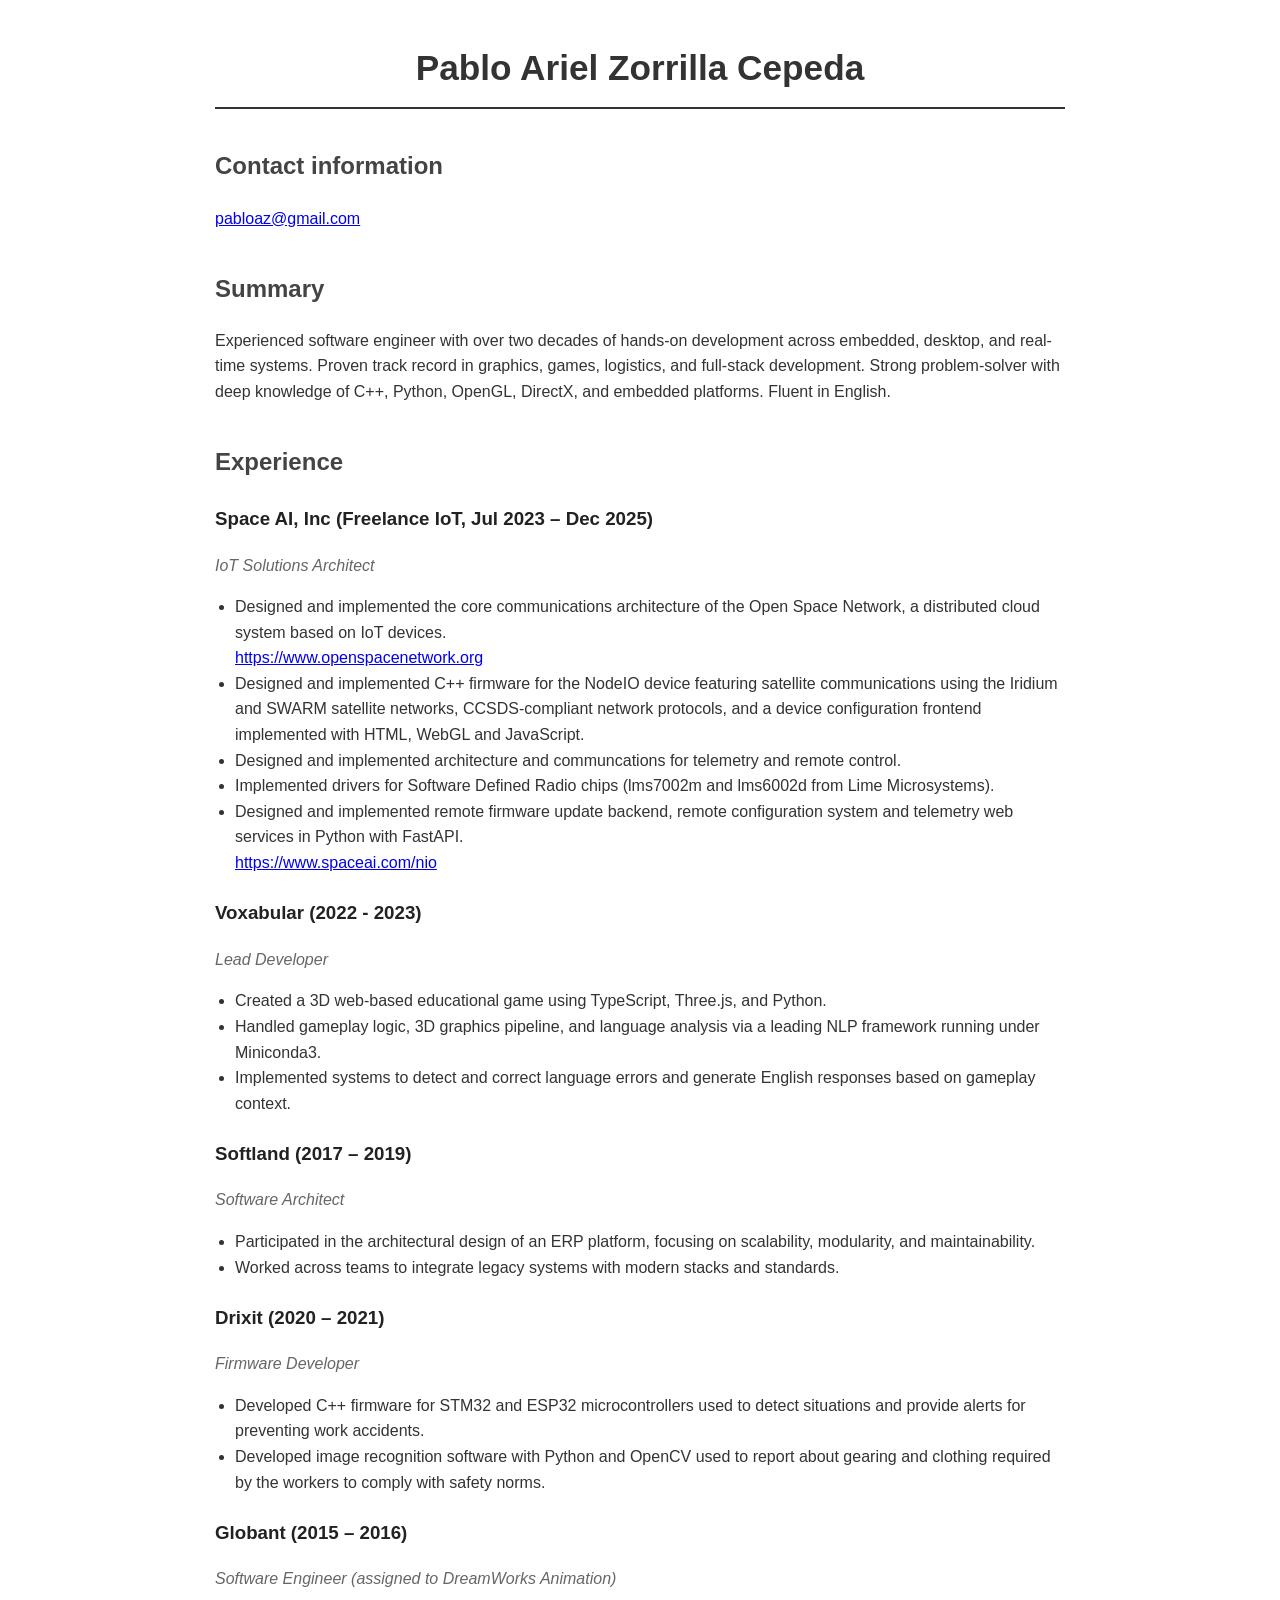
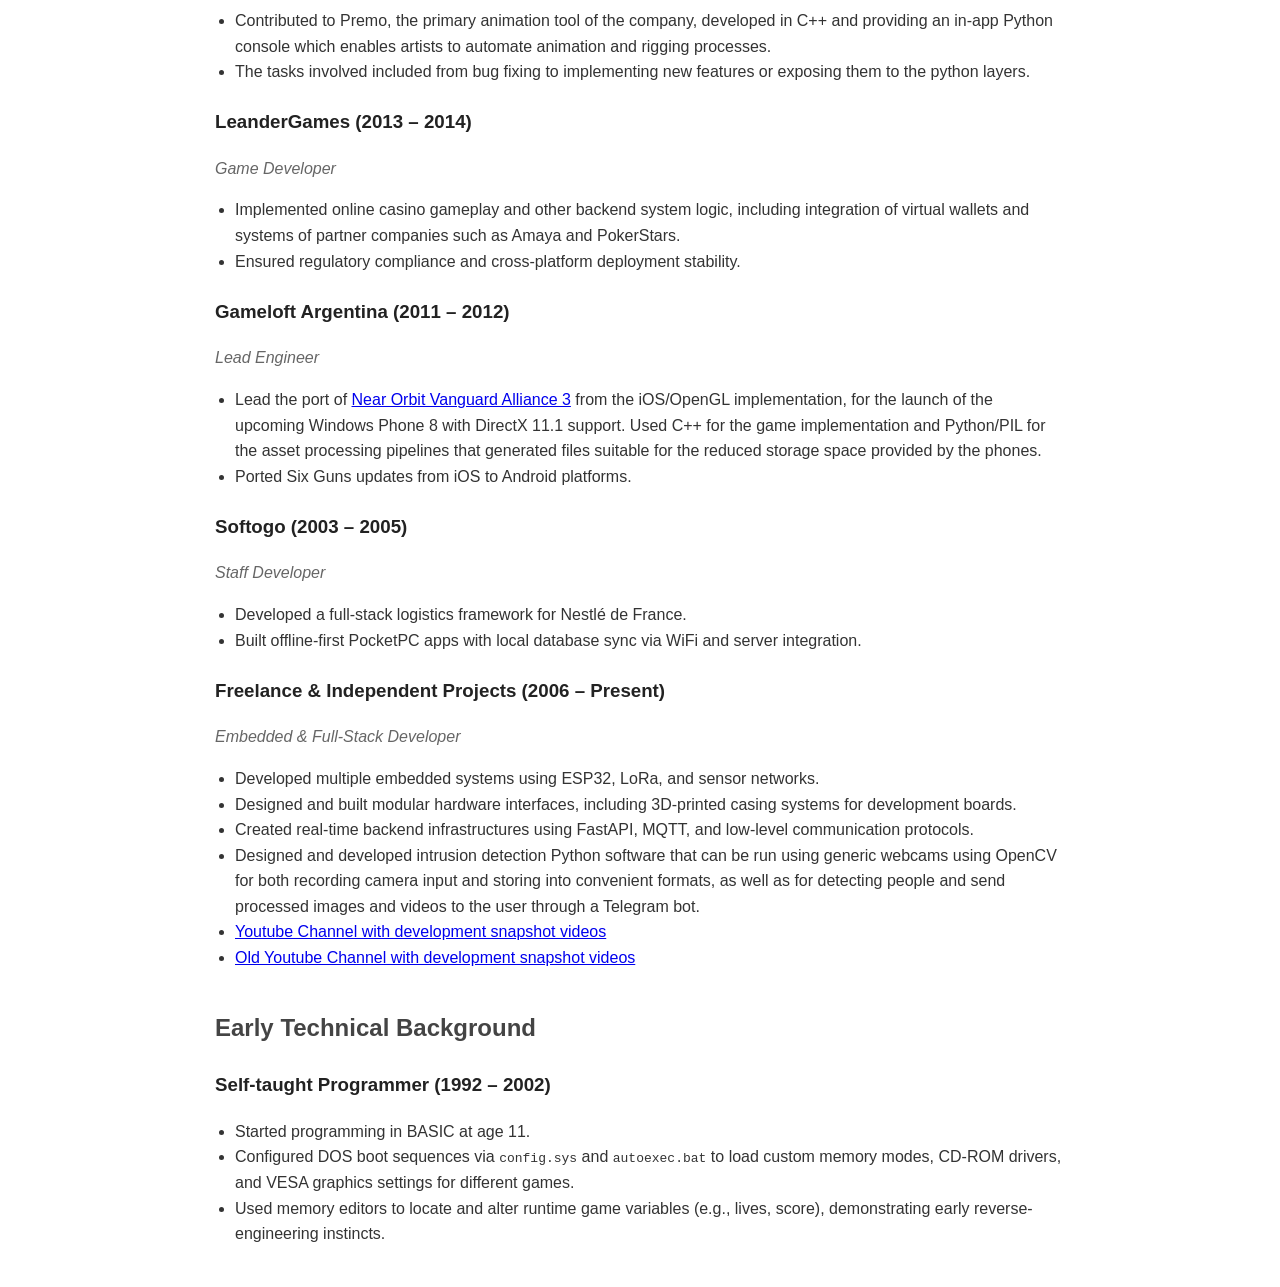
==== index.html @ 86561085 "Fixed incomplete edit" ====
<!DOCTYPE html>
<html lang="en">
<head>
  <meta charset="UTF-8" />
  <meta name="viewport" content="width=device-width, initial-scale=1.0"/>
  <title>Pablo Ariel Zorrilla Cepeda - Resume</title>
  <style>
    body {
      font-family: "Segoe UI", Tahoma, Geneva, Verdana, sans-serif;
      line-height: 1.6;
      max-width: 850px;
      margin: 40px auto;
      padding: 0 20px;
      color: #333;
    }
    h1 {
      text-align: center;
      font-size: 2.2em;
      border-bottom: 2px solid #333;
      padding-bottom: 0.3em;
    }
    h2 {
      color: #444;
      margin-top: 1.6em;
    }
    h3 {
      color: #222;
      margin-top: 1.2em;
    }
    .role {
      font-style: italic;
      color: #666;
    }
    ul {
      padding-left: 20px;
    }
  </style>
</head>
<body>

  <h1>Pablo Ariel Zorrilla Cepeda</h1>
  <h2>Contact information</h2>
  <a href="mailto:pabloaz@gmail.com">pabloaz@gmail.com</a>

  <h2>Summary</h2>
  <p>
    Experienced software engineer with over two decades of hands-on development across embedded,
    desktop, and real-time systems. Proven track record in graphics, games, logistics, and full-stack
    development. Strong problem-solver with deep knowledge of C++, Python, OpenGL, DirectX, and
    embedded platforms. Fluent in English.
  </p>

  <h2>Experience</h2>
  <h3>Space AI, Inc (Freelance IoT, Jul 2023 – Dec 2025)</h3>
  <p class="role">IoT Solutions Architect</p>
  <ul>
    <li>Designed and implemented the core communications architecture of the Open Space Network, a distributed cloud system based on IoT devices.</li>
    <a href="https://www.openspacenetwork.org">https://www.openspacenetwork.org</a>
    <li>Designed and implemented C++ firmware for the NodeIO device featuring satellite communications using the Iridium and SWARM satellite networks, CCSDS-compliant network protocols, and a device configuration frontend implemented with HTML, WebGL and JavaScript.</li>
    <li>Designed and implemented architecture and communcations for telemetry and remote control.</li>
    <li>Implemented drivers for Software Defined Radio chips (lms7002m and lms6002d from Lime Microsystems).</li>
    <li>Designed and implemented remote firmware update backend, remote configuration system and telemetry web services in Python with FastAPI.</li>
    <a href="https://www.spaceai.com/nio">https://www.spaceai.com/nio</a>
  </ul>

  <h3>Voxabular (2022 - 2023)</h3>
  <p class="role">Lead Developer</p>
  <ul>
    <li>Created a 3D web-based educational game using TypeScript, Three.js, and Python.</li>
    <li>Handled gameplay logic, 3D graphics pipeline, and language analysis via a leading NLP framework running under Miniconda3.</li>
    <li>Implemented systems to detect and correct language errors and generate English responses based on gameplay context.</li>
  </ul>

  <h3>Softland (2017 – 2019)</h3>
  <p class="role">Software Architect</p>
  <ul>
    <li>Participated in the architectural design of an ERP platform, focusing on scalability, modularity, and maintainability.</li>
    <li>Worked across teams to integrate legacy systems with modern stacks and standards.</li>
  </ul>

  <h3>Drixit (2020 – 2021)</h3>
  <p class="role">Firmware Developer</p>
  <ul>
    <li>Developed C++ firmware for STM32 and ESP32 microcontrollers used to detect situations and provide alerts for preventing work accidents.</li>
    <li>Developed image recognition software with Python and OpenCV used to report about gearing and clothing required by the workers to comply with safety norms.</li>
  </ul>

  <h3>Globant (2015 – 2016)</h3>
  <p class="role">Software Engineer (assigned to DreamWorks Animation)</p>
  <ul>
    <li>Contributed to Premo, the primary animation tool of the company, developed in C++ and providing an in-app Python console which enables artists to automate animation and rigging processes.</li>
    <li>The tasks involved included from bug fixing to implementing new features or exposing them to the python layers.</li>
  </ul>

  <h3>LeanderGames (2013 – 2014)</h3>
  <p class="role">Game Developer</p>
  <ul>
    <li>Implemented online casino gameplay and other backend system logic, including integration of virtual wallets and systems of partner companies such as Amaya and PokerStars.</li>
    <li>Ensured regulatory compliance and cross-platform deployment stability.</li>
  </ul>

  <h3>Gameloft Argentina (2011 – 2012)</h3>
  <p class="role">Lead Engineer</p>
  <ul>
    <li>Lead the port of <a href="https://www.youtube.com/watch?v=UR4T5S1keYA">Near Orbit Vanguard Alliance 3</a> from the iOS/OpenGL implementation, for the launch of the upcoming Windows Phone 8 with DirectX 11.1 support. Used C++ for the game implementation and Python/PIL for the asset processing pipelines that generated files suitable for the reduced storage space provided by the phones.</li>
    <li>Ported Six Guns updates from iOS to Android platforms.</li>
  </ul>

  <h3>Softogo (2003 – 2005)</h3>
  <p class="role">Staff Developer</p>
  <ul>
    <li>Developed a full-stack logistics framework for Nestlé de France.</li>
    <li>Built offline-first PocketPC apps with local database sync via WiFi and server integration.</li>
  </ul>

  <h3>Freelance & Independent Projects (2006 – Present)</h3>
  <p class="role">Embedded & Full-Stack Developer</p>
  <ul>
    <li>Developed multiple embedded systems using ESP32, LoRa, and sensor networks.</li>
    <li>Designed and built modular hardware interfaces, including 3D-printed casing systems for development boards.</li>
    <li>Created real-time backend infrastructures using FastAPI, MQTT, and low-level communication protocols.</li>
    <li>Designed and developed intrusion detection Python software that can be run using generic webcams using OpenCV for both recording camera input and storing into convenient formats, as well as for detecting people and send processed images and videos to the user through a Telegram bot.</li>
    <li><a href="https://www.youtube.com/@solarsiegeonline" >Youtube Channel with development snapshot videos</a></li>
    <li><a href="https://www.youtube.com/user/goldsciences/videos" >Old Youtube Channel with development snapshot videos</a></li>
  </ul>

  <h2>Early Technical Background</h2>

  <h3>Self-taught Programmer (1992 – 2002)</h3>
  <ul>
    <li>Started programming in BASIC at age 11.</li>
    <li>Configured DOS boot sequences via <code>config.sys</code> and <code>autoexec.bat</code> to load custom memory modes, CD-ROM drivers, and VESA graphics settings for different games.</li>
    <li>Used memory editors to locate and alter runtime game variables (e.g., lives, score), demonstrating early reverse-engineering instincts.</li>
  </ul>

</body>
</html>
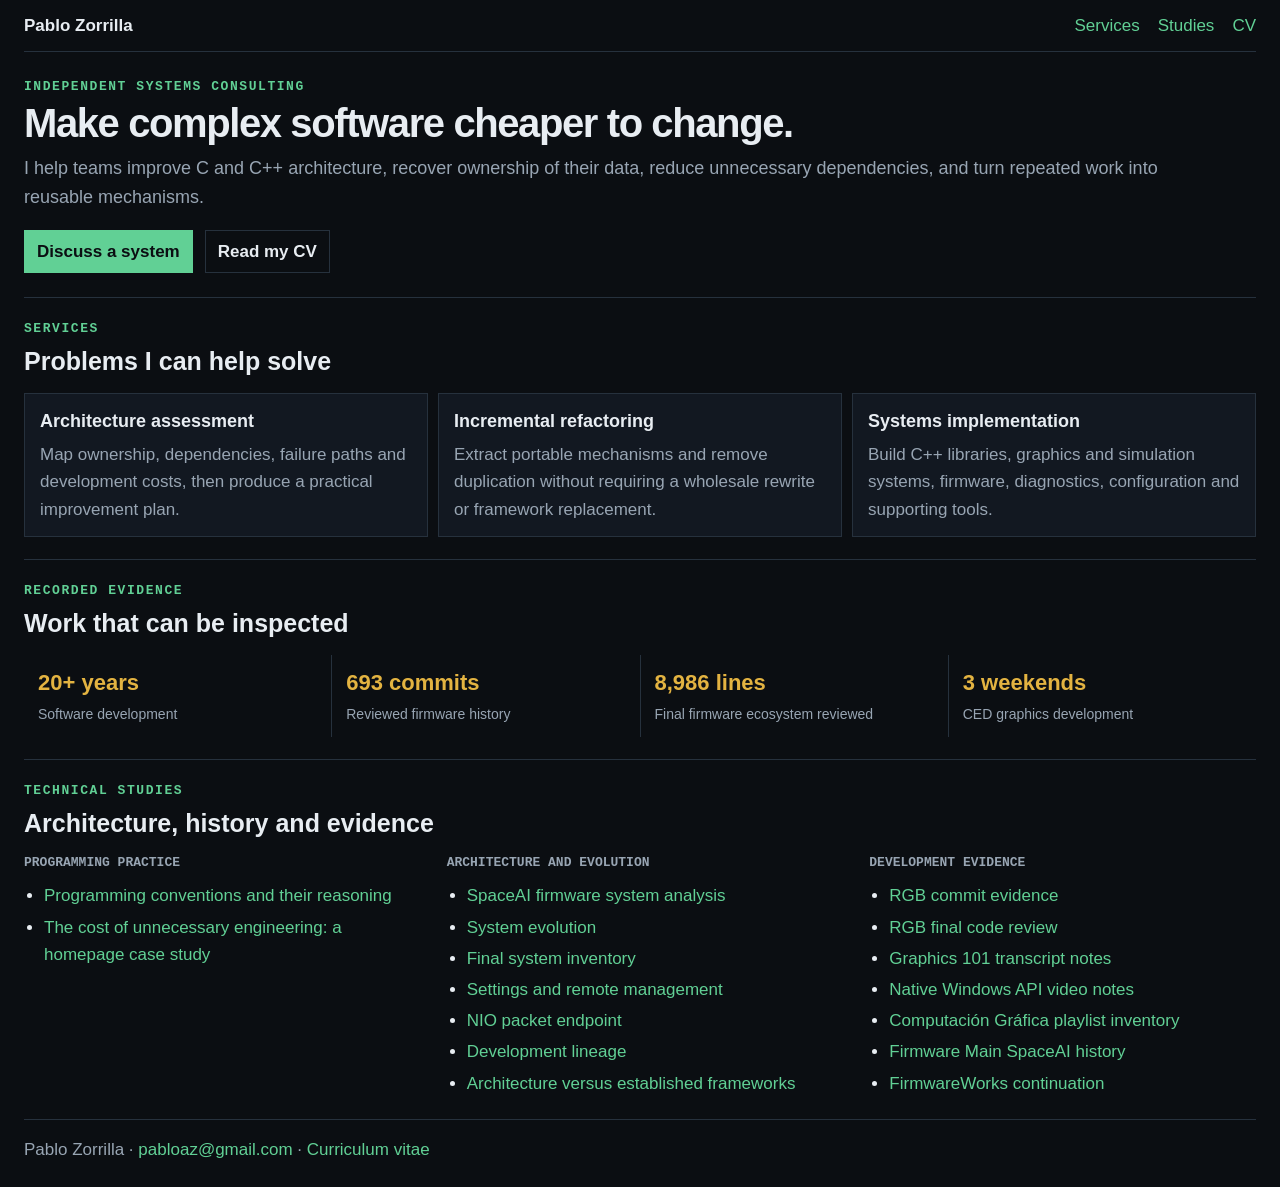
==== commit 79372b2c: "+ Added website files" ====
--- a/index.html
+++ b/index.html
@@ -1,137 +1,17 @@
-<!DOCTYPE html>
+<!doctype html>
 <html lang="en">
 <head>
-  <meta charset="UTF-8" />
-  <meta name="viewport" content="width=device-width, initial-scale=1.0"/>
-  <title>Pablo Ariel Zorrilla Cepeda - Resume</title>
-  <style>
-    body {
-      font-family: "Segoe UI", Tahoma, Geneva, Verdana, sans-serif;
-      line-height: 1.6;
-      max-width: 850px;
-      margin: 40px auto;
-      padding: 0 20px;
-      color: #333;
-    }
-    h1 {
-      text-align: center;
-      font-size: 2.2em;
-      border-bottom: 2px solid #333;
-      padding-bottom: 0.3em;
-    }
-    h2 {
-      color: #444;
-      margin-top: 1.6em;
-    }
-    h3 {
-      color: #222;
-      margin-top: 1.2em;
-    }
-    .role {
-      font-style: italic;
-      color: #666;
-    }
-    ul {
-      padding-left: 20px;
-    }
-  </style>
+  <meta charset="utf-8">
+  <meta name="viewport" content="width=device-width, initial-scale=1">
+  <title>Pablo Zorrilla — Systems Consulting</title>
+  <meta name="description" content="Independent C++ architecture, firmware and systems consulting by Pablo Zorrilla.">
+  <link rel="stylesheet" href="./profile.css">
+  <script defer src="./dom.js"></script>
+  <script defer src="./profile.js"></script>
 </head>
 <body>
-
-  <h1>Pablo Ariel Zorrilla Cepeda</h1>
-  <h2>Contact information</h2>
-  <a href="mailto:pabloaz@gmail.com">pabloaz@gmail.com</a>
-
-  <h2>Summary</h2>
-  <p>
-    Experienced software engineer with over two decades of hands-on development across embedded,
-    desktop, and real-time systems. Proven track record in graphics, games, logistics, and full-stack
-    development. Strong problem-solver with deep knowledge of C++, Python, OpenGL, DirectX, and
-    embedded platforms. Fluent in English.
-  </p>
-
-  <h2>Experience</h2>
-  <h3>Space AI, Inc (Freelance IoT, Jul 2023 – Dec 2025)</h3>
-  <p class="role">IoT Solutions Architect</p>
-  <ul>
-    <li>Designed and implemented the core communications architecture of the Open Space Network, a distributed cloud system based on IoT devices.</li>
-    <a href="https://www.openspacenetwork.org">https://www.openspacenetwork.org</a>
-    <li>Designed and implemented C++ firmware for the NodeIO device featuring satellite communications using the Iridium and SWARM satellite networks, CCSDS-compliant network protocols, and a device configuration frontend implemented with HTML, WebGL and JavaScript.</li>
-    <li>Designed and implemented architecture and communcations for telemetry and remote control.</li>
-    <li>Implemented drivers for Software Defined Radio chips (lms7002m and lms6002d from Lime Microsystems).</li>
-    <li>Designed and implemented remote firmware update backend, remote configuration system and telemetry web services in Python with FastAPI.</li>
-    <a href="https://www.spaceai.com/nio">https://www.spaceai.com/nio</a>
-  </ul>
-
-  <h3>Voxabular (2022 - 2023)</h3>
-  <p class="role">Lead Developer</p>
-  <ul>
-    <li>Created a 3D web-based educational game using TypeScript, Three.js, and Python.</li>
-    <li>Handled gameplay logic, 3D graphics pipeline, and language analysis via a leading NLP framework running under Miniconda3.</li>
-    <li>Implemented systems to detect and correct language errors and generate English responses based on gameplay context.</li>
-  </ul>
-
-  <h3>Softland (2017 – 2019)</h3>
-  <p class="role">Software Architect</p>
-  <ul>
-    <li>Participated in the architectural design of an ERP platform, focusing on scalability, modularity, and maintainability.</li>
-    <li>Worked across teams to integrate legacy systems with modern stacks and standards.</li>
-  </ul>
-
-  <h3>Drixit (2020 – 2021)</h3>
-  <p class="role">Firmware Developer</p>
-  <ul>
-    <li>Developed C++ firmware for STM32 and ESP32 microcontrollers used to detect situations and provide alerts for preventing work accidents.</li>
-    <li>Developed image recognition software with Python and OpenCV used to report about gearing and clothing required by the workers to comply with safety norms.</li>
-  </ul>
-
-  <h3>Globant (2015 – 2016)</h3>
-  <p class="role">Software Engineer (assigned to DreamWorks Animation)</p>
-  <ul>
-    <li>Contributed to Premo, the primary animation tool of the company, developed in C++ and providing an in-app Python console which enables artists to automate animation and rigging processes.</li>
-    <li>The tasks involved included from bug fixing to implementing new features or exposing them to the python layers.</li>
-  </ul>
-
-  <h3>LeanderGames (2013 – 2014)</h3>
-  <p class="role">Game Developer</p>
-  <ul>
-    <li>Implemented online casino gameplay and other backend system logic, including integration of virtual wallets and systems of partner companies such as Amaya and PokerStars.</li>
-    <li>Ensured regulatory compliance and cross-platform deployment stability.</li>
-  </ul>
-
-  <h3>Gameloft Argentina (2011 – 2012)</h3>
-  <p class="role">Lead Engineer</p>
-  <ul>
-    <li>Lead the port of <a href="https://www.youtube.com/watch?v=UR4T5S1keYA">Near Orbit Vanguard Alliance 3</a> from the iOS/OpenGL implementation, for the launch of the upcoming Windows Phone 8 with DirectX 11.1 support. Used C++ for the game implementation and Python/PIL for the asset processing pipelines that generated files suitable for the reduced storage space provided by the phones.</li>
-    <li>Ported Six Guns updates from iOS to Android platforms.</li>
-  </ul>
-
-  <h3>Softogo (2003 – 2005)</h3>
-  <p class="role">Staff Developer</p>
-  <ul>
-    <li>Developed a full-stack logistics framework for Nestlé de France.</li>
-    <li>Built offline-first PocketPC apps with local database sync via WiFi and server integration.</li>
-  </ul>
-
-  <h3>Freelance & Independent Projects (2006 – Present)</h3>
-  <p class="role">Embedded & Full-Stack Developer</p>
-  <ul>
-    <li>Developed multiple embedded systems using ESP32, LoRa, and sensor networks.</li>
-    <li>Designed and built modular hardware interfaces, including 3D-printed casing systems for development boards.</li>
-    <li>Created real-time backend infrastructures using FastAPI, MQTT, and low-level communication protocols.</li>
-    <li>Designed and developed intrusion detection Python software that can be run using generic webcams using OpenCV for both recording camera input and storing into convenient formats, as well as for detecting people and send processed images and videos to the user through a Telegram bot.</li>
-    <li><a href="https://www.youtube.com/@solarsiegeonline" >Youtube Channel with development snapshot videos</a></li>
-    <li><a href="https://www.youtube.com/user/goldsciences/videos" >Old Youtube Channel with development snapshot videos</a></li>
-  </ul>
-
-  <h2>Early Technical Background</h2>
-
-  <h3>Self-taught Programmer (1992 – 2002)</h3>
-  <ul>
-    <li>Started programming in BASIC at age 11.</li>
-    <li>Configured DOS boot sequences via <code>config.sys</code> and <code>autoexec.bat</code> to load custom memory modes, CD-ROM drivers, and VESA graphics settings for different games.</li>
-    <li>Used memory editors to locate and alter runtime game variables (e.g., lives, score), demonstrating early reverse-engineering instincts.</li>
-  </ul>
-
+  <header id="site-header"></header>
+  <main id="site-main"></main>
+  <footer id="site-footer"></footer>
 </body>
 </html>
--- a/profile.css
+++ b/profile.css
@@ -0,0 +1,81 @@
+:root {
+  color-scheme: dark;
+  --background: #0b0e12;
+  --panel: #121821;
+  --line: #26313d;
+  --text: #e8edf2;
+  --muted: #98a5b3;
+  --accent: #61d095;
+  --evidence: #e3b341;
+}
+
+* { box-sizing: border-box; }
+html { scroll-behavior: smooth; }
+body {
+  margin: 0;
+  background: var(--background);
+  color: var(--text);
+  font: 17px/1.6 "Segoe UI", Arial, sans-serif;
+}
+main, header, footer { width: calc(100% - 48px); margin: auto; }
+header {
+  display: flex;
+  justify-content: space-between;
+  align-items: center;
+  padding: 12px 0;
+  border-bottom: 1px solid var(--line);
+}
+nav a { margin-left: 18px; }
+a { color: var(--accent); text-decoration: none; }
+a:hover { text-decoration: underline; }
+.name { color: var(--text); font-weight: 700; }
+.hero { padding: 26px 0 24px; border-bottom: 1px solid var(--line); }
+.eyebrow, .label {
+  color: var(--accent);
+  font: 700 13px/1.4 Consolas, monospace;
+  letter-spacing: .12em;
+  text-transform: uppercase;
+}
+h1 {
+  margin: 6px 0 10px;
+  font-size: 40px;
+  line-height: 1.05;
+  letter-spacing: -.035em;
+}
+.intro { max-width: 1200px; color: var(--muted); font-size: 18px; }
+.actions { margin-top: 16px; }
+.button {
+  display: inline-block;
+  margin-right: 12px;
+  padding: 7px 12px;
+  border: 1px solid var(--accent);
+  color: var(--background);
+  background: var(--accent);
+  font-weight: 700;
+}
+.button.secondary { color: var(--text); background: transparent; border-color: var(--line); }
+section { padding: 22px 0; border-bottom: 1px solid var(--line); }
+h2 { margin: 3px 0 12px; font-size: 25px; }
+h3 { margin: 0 0 5px; font-size: 18px; }
+p { margin-top: 0; }
+.grid { display: grid; grid-template-columns: repeat(3, 1fr); gap: 10px; }
+.card { padding: 13px 15px; background: var(--panel); border: 1px solid var(--line); }
+.card p { margin-bottom: 0; color: var(--muted); }
+.metrics { display: grid; grid-template-columns: repeat(4, 1fr); gap: 1px; background: var(--line); }
+.metric { padding: 10px 14px; background: var(--background); }
+.metric strong { display: block; color: var(--evidence); font-size: 22px; }
+.metric span { color: var(--muted); font-size: 14px; }
+.articles { columns: 3; column-gap: 36px; }
+.article-group { break-inside: avoid; margin-bottom: 16px; }
+.article-group h3 { color: var(--muted); font: 700 13px Consolas, monospace; text-transform: uppercase; }
+ul { margin: 12px 0 0; padding-left: 20px; }
+li { margin: 4px 0; }
+footer { padding: 16px 0 24px; color: var(--muted); }
+
+#article-main > h1 { margin-top: 24px; }
+.article-table { width: 100%; border-collapse: collapse; margin: 12px 0; }
+.article-table th, .article-table td { text-align: left; vertical-align: top; padding: 10px; border: 1px solid var(--line); }
+.article-table th { background: var(--panel); }
+.cv-position { margin-bottom: 20px; }
+.cv-position .role { margin: 0; color: var(--muted); font-style: italic; }
+.cv-position ul { margin-top: 6px; }
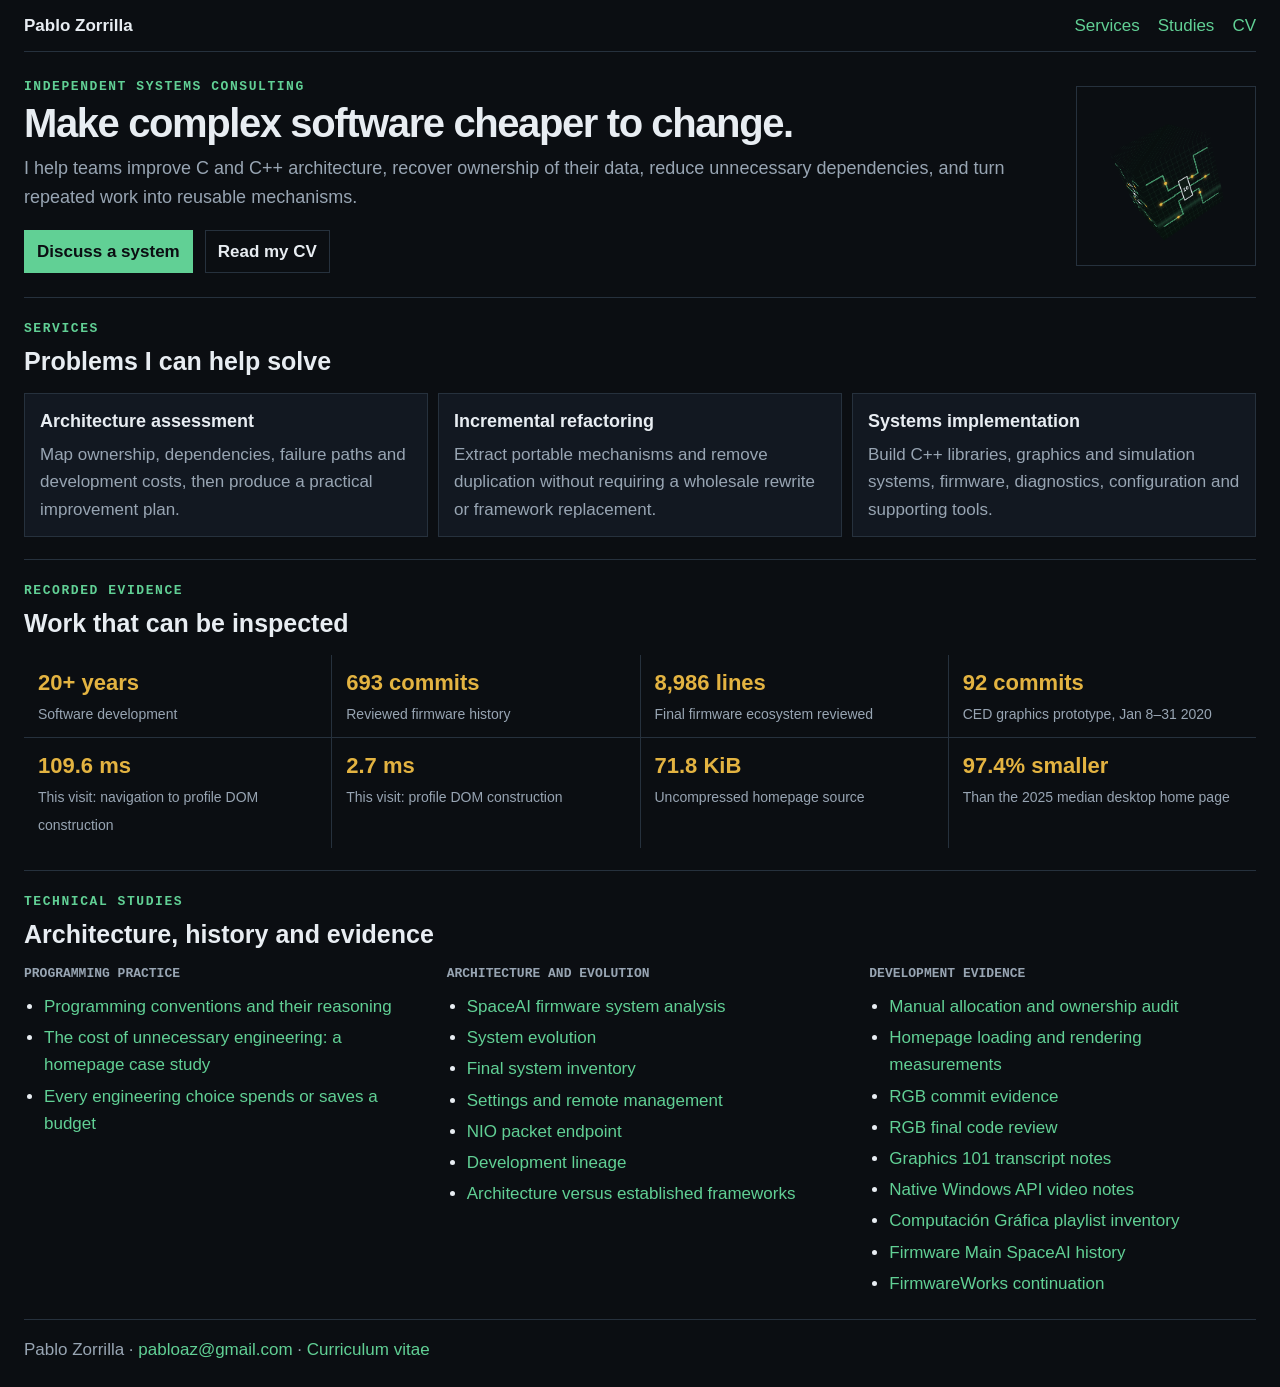
==== commit b7fc6194: "+ Added webgl canvas" ====
--- a/index.html
+++ b/index.html
@@ -6,6 +6,8 @@
   <title>Pablo Zorrilla — Systems Consulting</title>
   <meta name="description" content="Independent C++ architecture, firmware and systems consulting by Pablo Zorrilla.">
   <link rel="stylesheet" href="./profile.css">
+  <script defer src="./gl-matrix-min.js"></script>
+  <script defer src="./cube.js"></script>
   <script defer src="./dom.js"></script>
   <script defer src="./profile.js"></script>
 </head>
--- a/profile.css
+++ b/profile.css
@@ -29,7 +29,22 @@
 a { color: var(--accent); text-decoration: none; }
 a:hover { text-decoration: underline; }
 .name { color: var(--text); font-weight: 700; }
-.hero { padding: 26px 0 24px; border-bottom: 1px solid var(--line); }
+.hero {
+  display: grid;
+  grid-template-columns: minmax(0, 1fr) 190px;
+  gap: 28px;
+  align-items: center;
+  padding: 26px 0 24px;
+  border-bottom: 1px solid var(--line);
+}
+.hero-cube { width: 180px; margin: 0; justify-self: end; }
+.hero-cube canvas {
+  display: block;
+  width: 100%;
+  aspect-ratio: 1;
+  background: #000;
+  border: 1px solid var(--line);
+}
 .eyebrow, .label {
   color: var(--accent);
   font: 700 13px/1.4 Consolas, monospace;
@@ -72,6 +87,11 @@
 li { margin: 4px 0; }
 footer { padding: 16px 0 24px; color: var(--muted); }
 
+@media (max-width: 700px) {
+  .hero { grid-template-columns: 1fr; }
+  .hero-cube { width: 140px; justify-self: start; }
+}
+
 #article-main > h1 { margin-top: 24px; }
 .article-table { width: 100%; border-collapse: collapse; margin: 12px 0; }
 .article-table th, .article-table td { text-align: left; vertical-align: top; padding: 10px; border: 1px solid var(--line); }
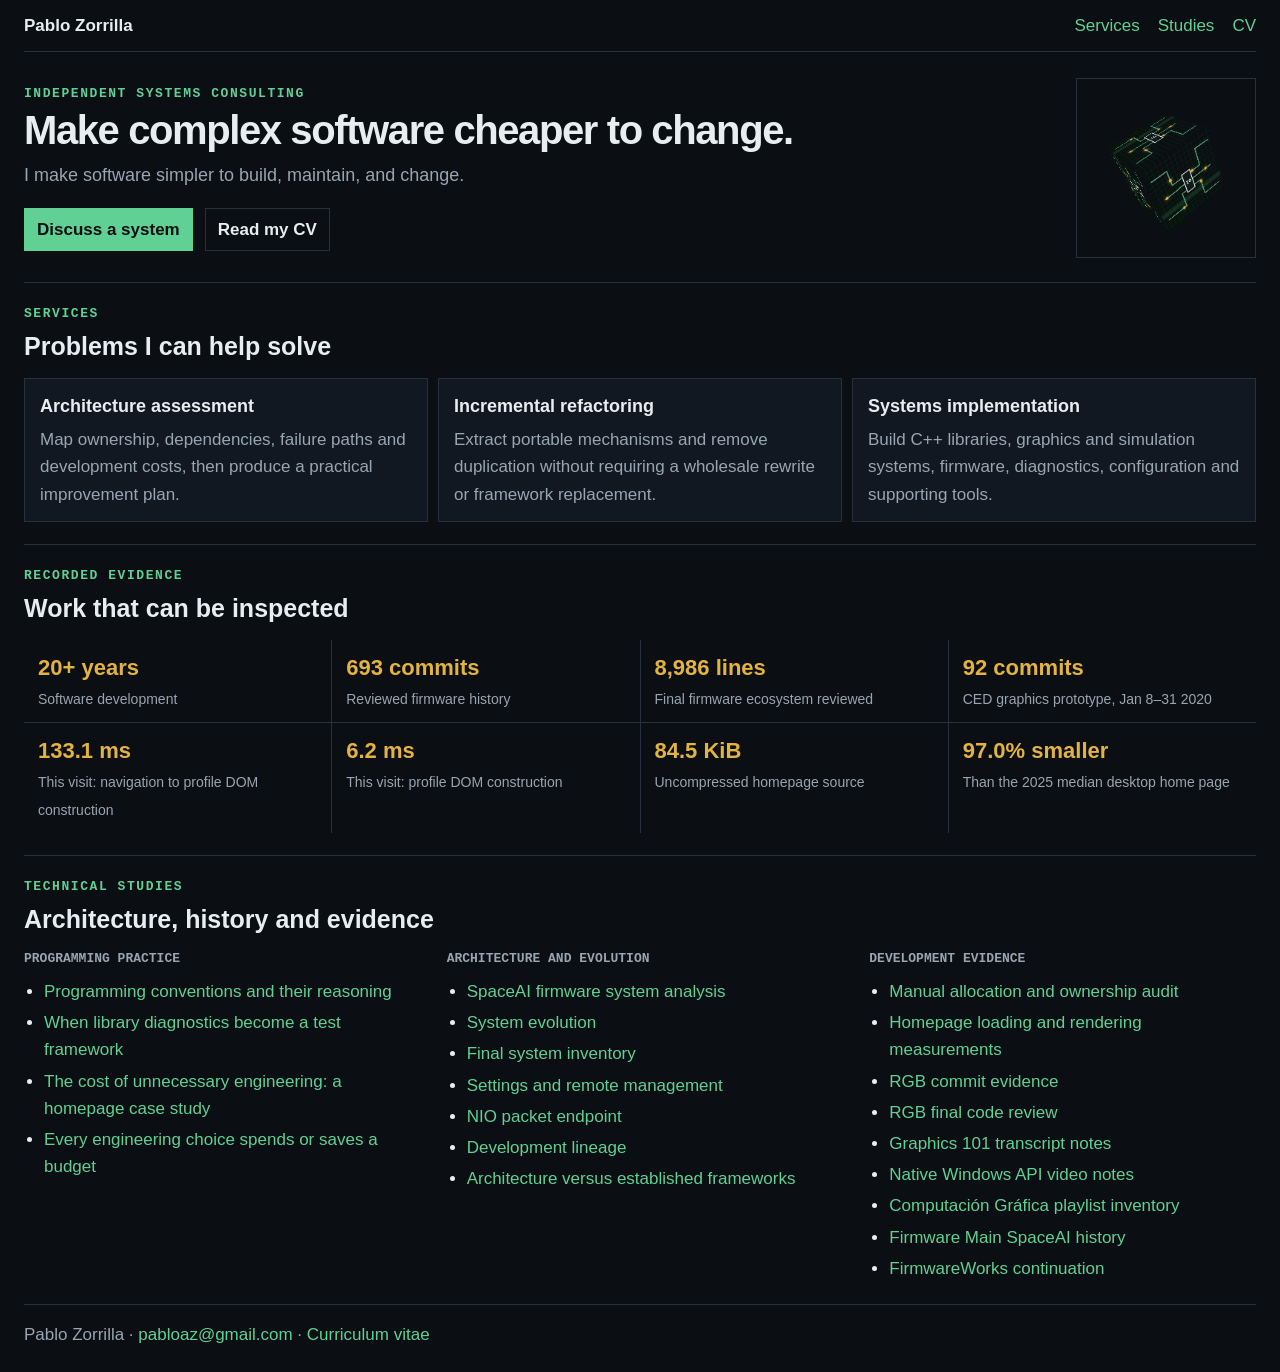
==== commit cec8005e: "Added 3d engine" ====
--- a/index.html
+++ b/index.html
@@ -7,6 +7,7 @@
   <meta name="description" content="Independent C++ architecture, firmware and systems consulting by Pablo Zorrilla.">
   <link rel="stylesheet" href="./profile.css">
   <script defer src="./gl-matrix-min.js"></script>
+  <script defer src="./gpk_engine.js"></script>
   <script defer src="./cube.js"></script>
   <script defer src="./dom.js"></script>
   <script defer src="./profile.js"></script>
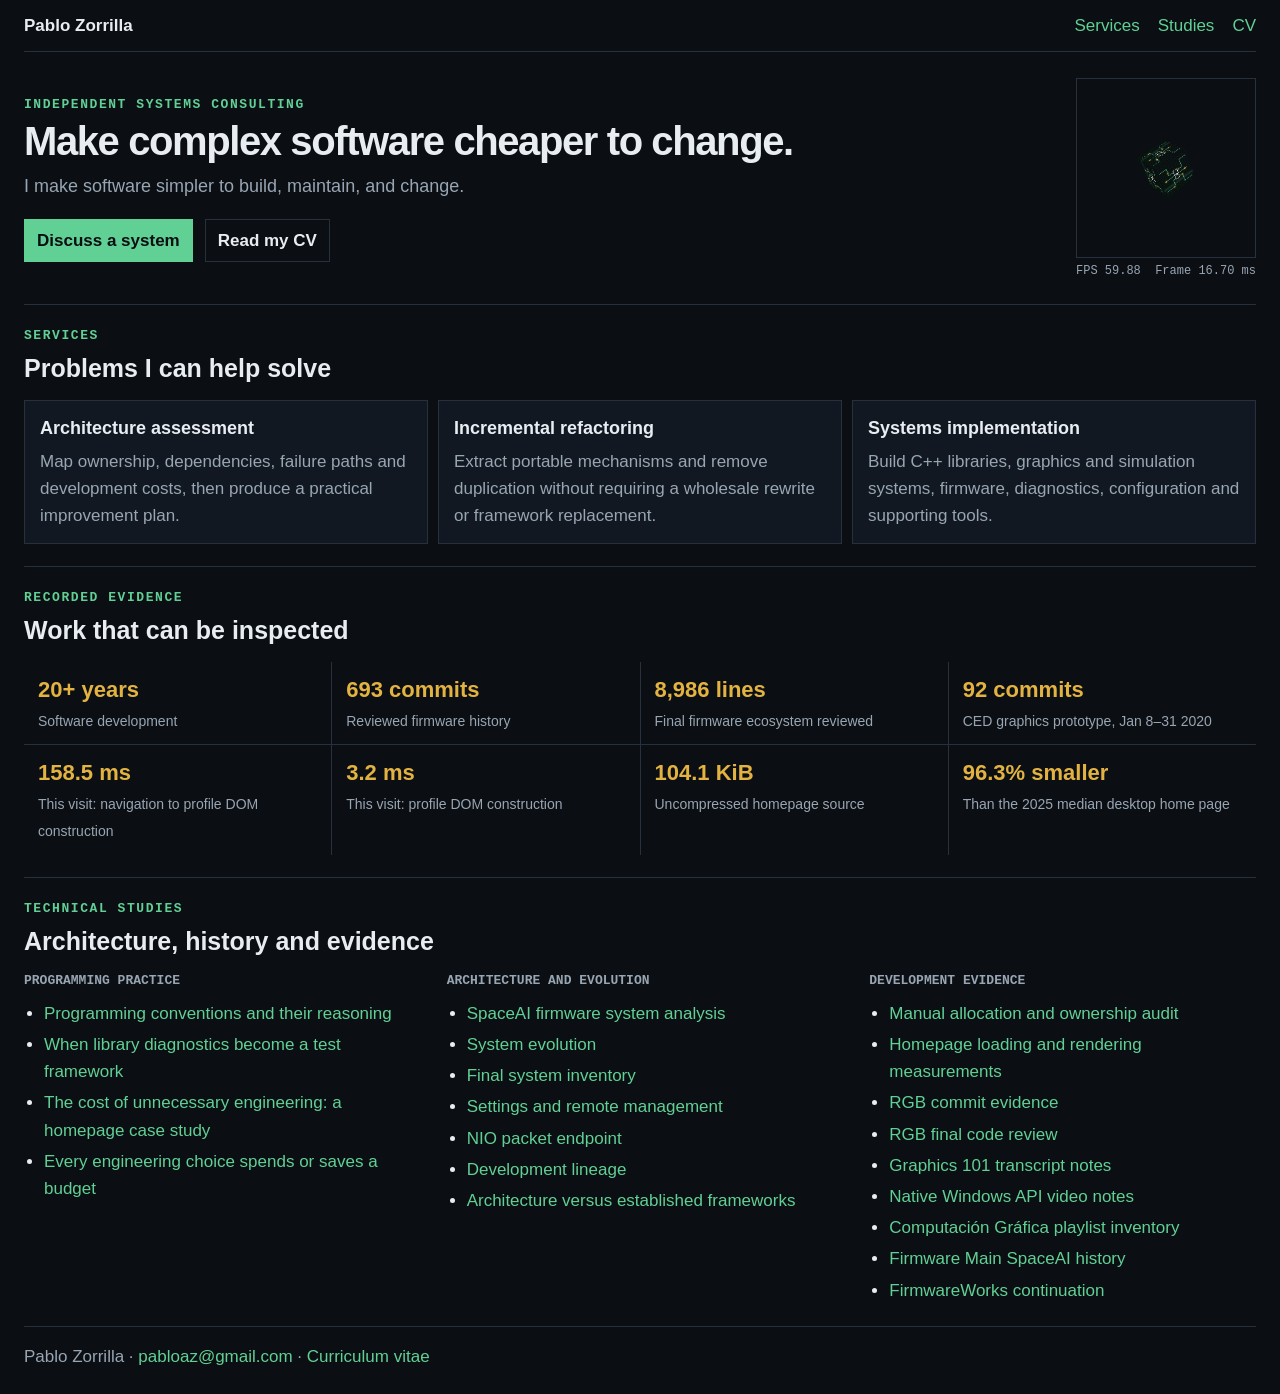
==== commit 38df4a15: "+ Added cube explosion on click." ====
--- a/index.html
+++ b/index.html
@@ -8,6 +8,7 @@
   <link rel="stylesheet" href="./profile.css">
   <script defer src="./gl-matrix-min.js"></script>
   <script defer src="./gpk_engine.js"></script>
+  <script defer src="./galaxy_explosion.js"></script>
   <script defer src="./cube.js"></script>
   <script defer src="./dom.js"></script>
   <script defer src="./profile.js"></script>
--- a/profile.css
+++ b/profile.css
@@ -37,7 +37,7 @@
   padding: 26px 0 24px;
   border-bottom: 1px solid var(--line);
 }
-.hero-cube { width: 180px; margin: 0; justify-self: end; }
+.hero-cube { position: relative; width: 180px; margin: 0; justify-self: end; }
 .hero-cube canvas {
   display: block;
   width: 100%;
@@ -45,6 +45,33 @@
   background: #000;
   border: 1px solid var(--line);
 }
+.hero-cube canvas:focus-visible { outline: 2px solid var(--accent); outline-offset: 3px; }
+.cube-stats {
+  display: flex;
+  flex-wrap: wrap;
+  justify-content: space-between;
+  gap: 8px;
+  margin-top: 5px;
+  color: var(--muted);
+  font: 12px/1.4 Consolas, monospace;
+  font-variant-numeric: tabular-nums;
+}
+.cube-stats span { white-space: nowrap; }
+.cube-tooltip {
+  position: absolute;
+  bottom: calc(100% + 6px);
+  left: 50%;
+  transform: translateX(-50%);
+  padding: 4px 7px;
+  border: 1px solid var(--line);
+  background: var(--panel);
+  color: var(--text);
+  font: 12px/1.4 Consolas, monospace;
+  white-space: nowrap;
+  pointer-events: none;
+  visibility: hidden;
+}
+.hero-cube:hover .cube-tooltip { visibility: visible; }
 .eyebrow, .label {
   color: var(--accent);
   font: 700 13px/1.4 Consolas, monospace;
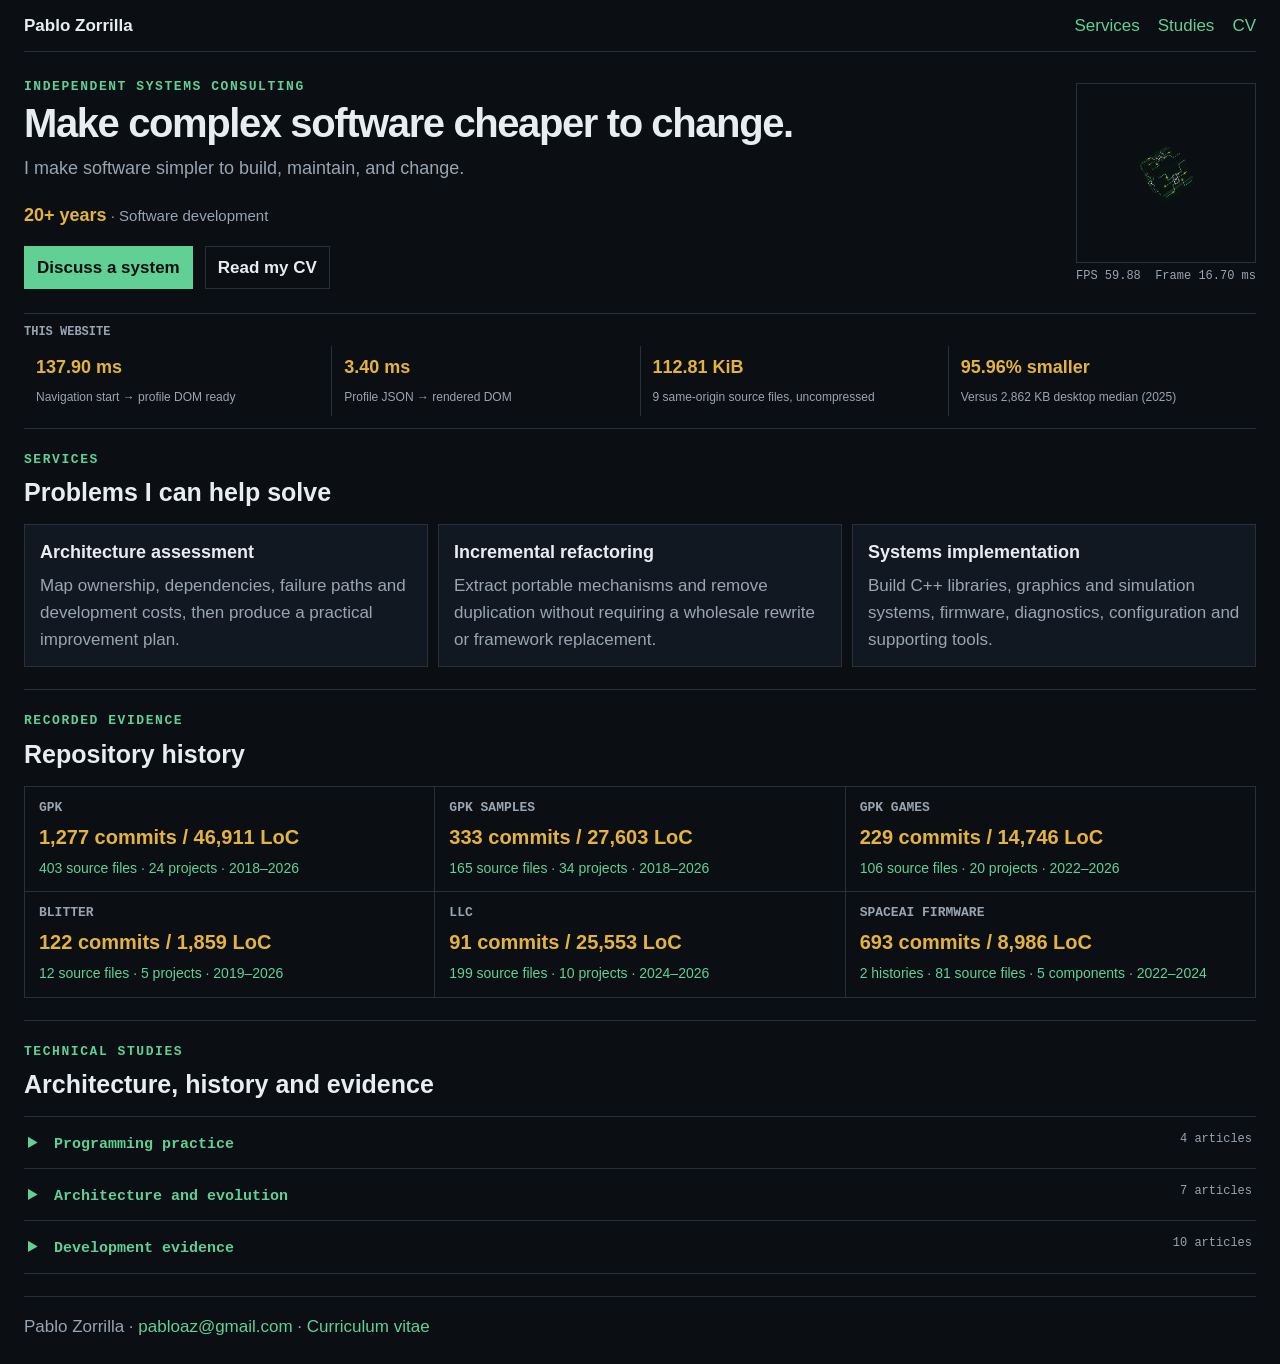
==== commit f3bb8759: "* Fix" ====
--- a/index.html
+++ b/index.html
@@ -9,6 +9,7 @@
   <script defer src="./gl-matrix-min.js"></script>
   <script defer src="./gpk_engine.js"></script>
   <script defer src="./galaxy_explosion.js"></script>
+  <script defer src="./galaxy_game.js"></script>
   <script defer src="./cube.js"></script>
   <script defer src="./dom.js"></script>
   <script defer src="./profile.js"></script>
--- a/profile.css
+++ b/profile.css
@@ -85,6 +85,8 @@
   letter-spacing: -.035em;
 }
 .intro { max-width: 1200px; color: var(--muted); font-size: 18px; }
+.hero-experience { margin: 0; color: var(--muted); font-size: 15px; }
+.hero-experience strong { color: var(--evidence); font-size: 18px; }
 .actions { margin-top: 16px; }
 .button {
   display: inline-block;
@@ -103,20 +105,46 @@
 .grid { display: grid; grid-template-columns: repeat(3, 1fr); gap: 10px; }
 .card { padding: 13px 15px; background: var(--panel); border: 1px solid var(--line); }
 .card p { margin-bottom: 0; color: var(--muted); }
-.metrics { display: grid; grid-template-columns: repeat(4, 1fr); gap: 1px; background: var(--line); }
+.site-diagnostics { padding: 10px 0 12px; }
+.site-diagnostics h2 { margin: 0 0 5px; color: var(--muted); font: 700 12px/1.4 Consolas, monospace; text-transform: uppercase; }
+.site-diagnostics .metric { padding: 7px 12px; }
+.site-diagnostics .metric strong { font-size: 18px; }
+.site-diagnostics .metric span { font-size: 12px; }
+.repository-list { display: grid; grid-template-columns: repeat(3, minmax(0, 1fr)); gap: 1px; margin: 0; padding: 1px; list-style: none; background: var(--line); }
+.repository { margin: 0; padding: 12px 14px; background: var(--background); }
+.repository-name { display: block; color: var(--muted); font: 700 13px/1.4 Consolas, monospace; text-transform: uppercase; }
+.repository strong { display: block; margin: 4px 0; color: var(--evidence); font-size: 20px; font-variant-numeric: tabular-nums; }
+.metrics { display: grid; grid-template-columns: repeat(4, minmax(0, 1fr)); gap: 1px; background: var(--line); }
 .metric { padding: 10px 14px; background: var(--background); }
 .metric strong { display: block; color: var(--evidence); font-size: 22px; }
 .metric span { color: var(--muted); font-size: 14px; }
-.articles { columns: 3; column-gap: 36px; }
-.article-group { break-inside: avoid; margin-bottom: 16px; }
-.article-group h3 { color: var(--muted); font: 700 13px Consolas, monospace; text-transform: uppercase; }
+.metric-source { display: block; font-size: 14px; }
+.articles { border-top: 1px solid var(--line); }
+.article-group { border-bottom: 1px solid var(--line); }
+.article-group summary { padding: 12px 4px; color: var(--accent); cursor: pointer; }
+.article-group summary h3 { display: inline; margin-left: 8px; color: inherit; font: 700 15px/1.4 Consolas, monospace; }
+.article-count { float: right; color: var(--muted); font: 12px/1.8 Consolas, monospace; }
+.article-group ul { display: grid; grid-template-columns: repeat(3, minmax(0, 1fr)); gap: 6px 24px; margin: 0; padding: 4px 16px 16px 32px; list-style: none; }
+.article-group li { margin: 0; }
 ul { margin: 12px 0 0; padding-left: 20px; }
 li { margin: 4px 0; }
 footer { padding: 16px 0 24px; color: var(--muted); }
 
+@media (max-width: 1100px) {
+  .repository-list { grid-template-columns: repeat(2, minmax(0, 1fr)); }
+  .metrics { grid-template-columns: repeat(2, minmax(0, 1fr)); }
+  .article-group ul { grid-template-columns: repeat(2, minmax(0, 1fr)); }
+}
+
 @media (max-width: 700px) {
   .hero { grid-template-columns: 1fr; }
   .hero-cube { width: 140px; justify-self: start; }
+  .grid { grid-template-columns: 1fr; }
+  .repository-list, .article-group ul { grid-template-columns: 1fr; }
+}
+
+@media (max-width: 360px) {
+  .metrics { grid-template-columns: 1fr; }
 }
 
 #article-main > h1 { margin-top: 24px; }
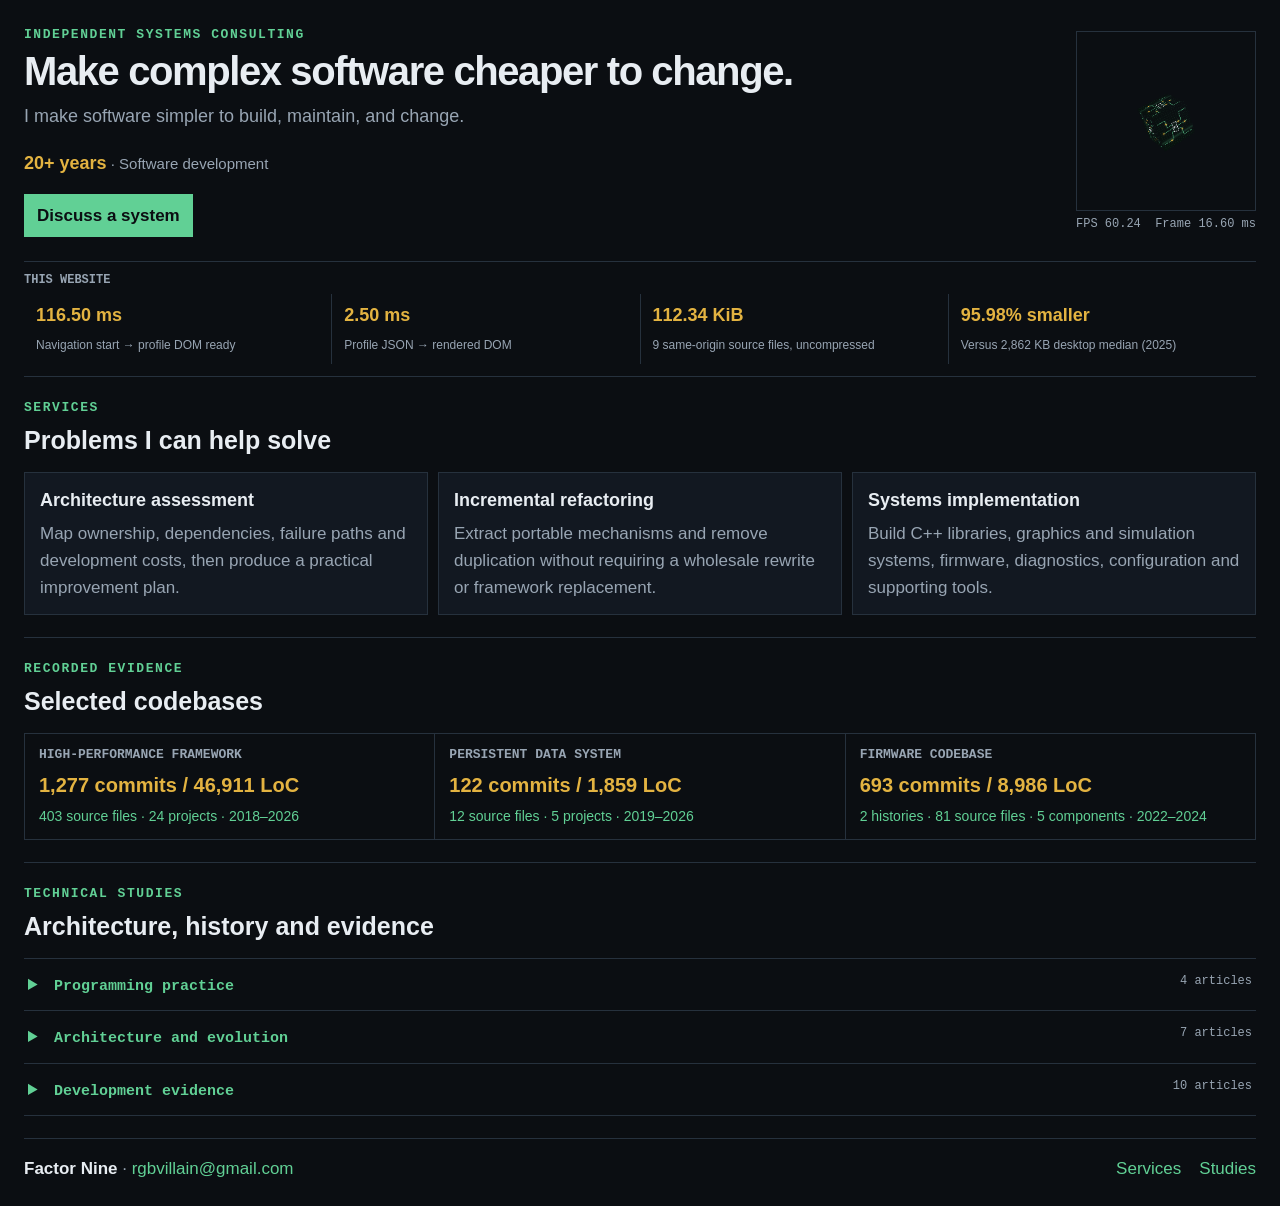
==== commit 9712c17d: "Removed old references" ====
--- a/index.html
+++ b/index.html
@@ -3,8 +3,8 @@
 <head>
   <meta charset="utf-8">
   <meta name="viewport" content="width=device-width, initial-scale=1">
-  <title>Pablo Zorrilla — Systems Consulting</title>
-  <meta name="description" content="Independent C++ architecture, firmware and systems consulting by Pablo Zorrilla.">
+  <title>Factor Nine — Systems Consulting</title>
+  <meta name="description" content="Independent C++ architecture, firmware and systems consulting by Factor Nine.">
   <link rel="stylesheet" href="./profile.css">
   <script defer src="./gl-matrix-min.js"></script>
   <script defer src="./gpk_engine.js"></script>
@@ -15,7 +15,6 @@
   <script defer src="./profile.js"></script>
 </head>
 <body>
-  <header id="site-header"></header>
   <main id="site-main"></main>
   <footer id="site-footer"></footer>
 </body>
--- a/profile.css
+++ b/profile.css
@@ -129,6 +129,10 @@
 ul { margin: 12px 0 0; padding-left: 20px; }
 li { margin: 4px 0; }
 footer { padding: 16px 0 24px; color: var(--muted); }
+#site-footer { display: flex; justify-content: space-between; align-items: center; flex-wrap: wrap; gap: 12px 24px; }
+#site-footer .footer-identity { min-width: 0; overflow-wrap: anywhere; }
+#site-footer nav { display: flex; flex-wrap: wrap; gap: 18px; }
+#site-footer nav a { margin-left: 0; }
 
 @media (max-width: 1100px) {
   .repository-list { grid-template-columns: repeat(2, minmax(0, 1fr)); }
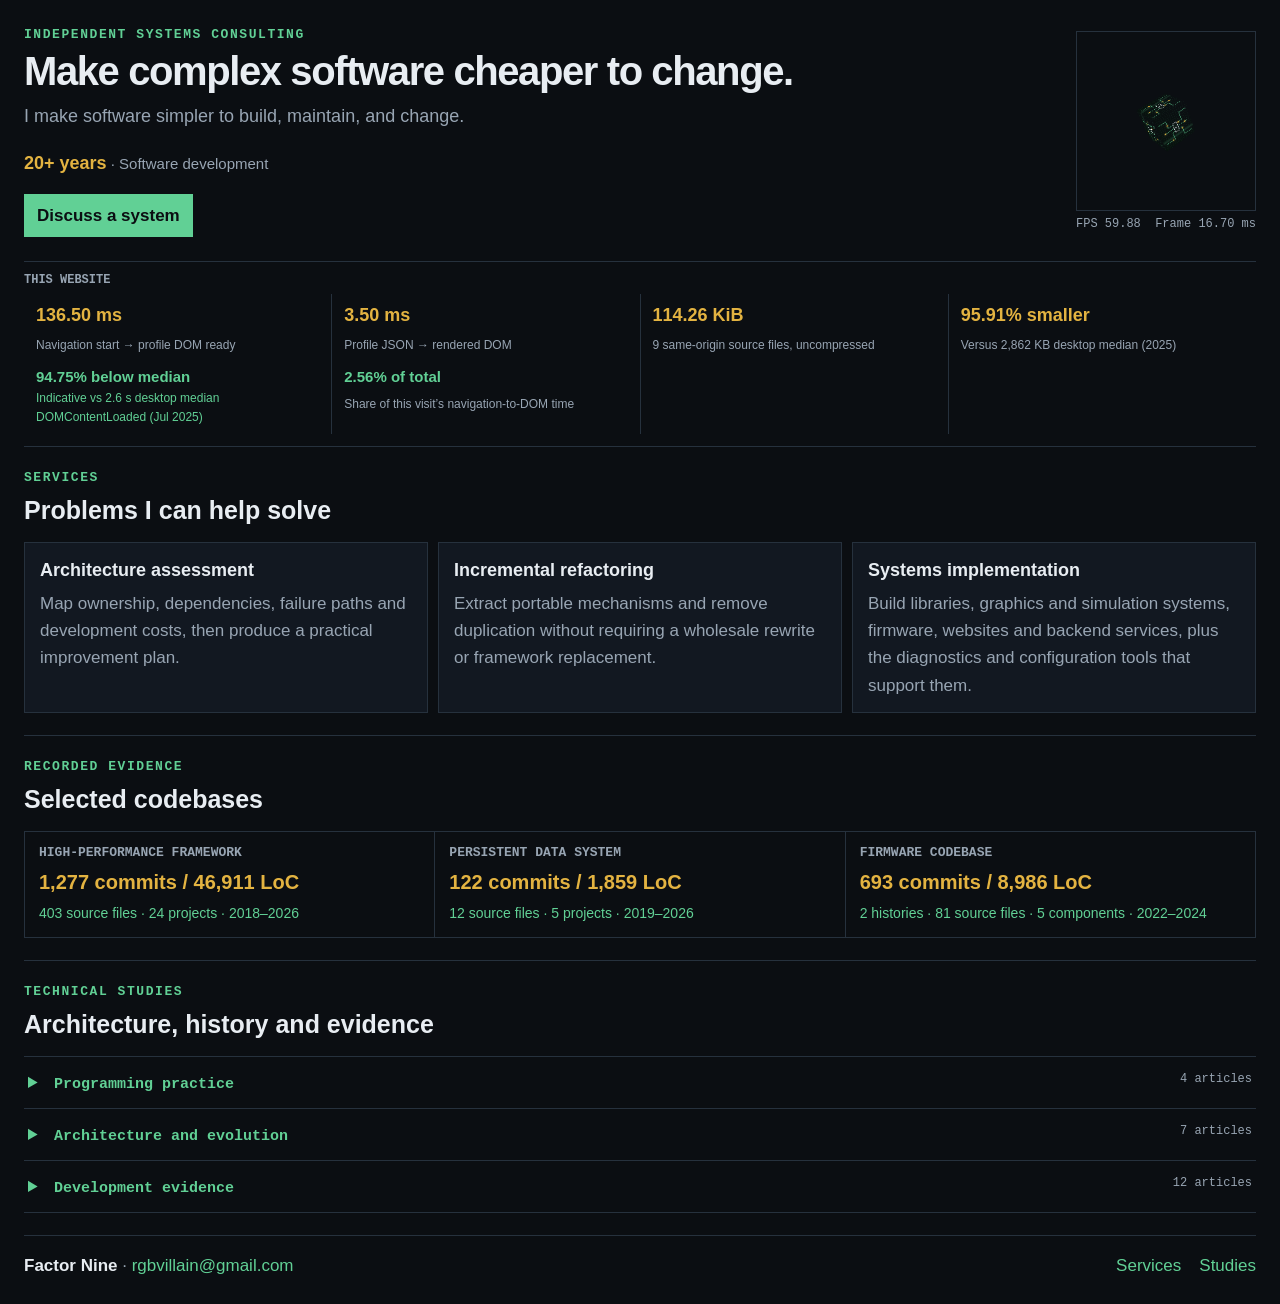
==== commit 6c6ee347: "* Removed garbage" ====
--- a/index.html
+++ b/index.html
@@ -4,7 +4,7 @@
   <meta charset="utf-8">
   <meta name="viewport" content="width=device-width, initial-scale=1">
   <title>Factor Nine — Systems Consulting</title>
-  <meta name="description" content="Independent C++ architecture, firmware and systems consulting by Factor Nine.">
+  <meta name="description" content="Factor Nine designs, builds and improves complex software, from firmware and graphics to websites and backend services.">
   <link rel="stylesheet" href="./profile.css">
   <script defer src="./gl-matrix-min.js"></script>
   <script defer src="./gpk_engine.js"></script>
--- a/profile.css
+++ b/profile.css
@@ -110,6 +110,9 @@
 .site-diagnostics .metric { padding: 7px 12px; }
 .site-diagnostics .metric strong { font-size: 18px; }
 .site-diagnostics .metric span { font-size: 12px; }
+.site-diagnostics .metric-comparison { margin-top: 8px; }
+.site-diagnostics .metric-comparison strong { color: var(--accent); font-size: 15px; }
+.site-diagnostics .metric-comparison .metric-source { font-size: 12px; }
 .repository-list { display: grid; grid-template-columns: repeat(3, minmax(0, 1fr)); gap: 1px; margin: 0; padding: 1px; list-style: none; background: var(--line); }
 .repository { margin: 0; padding: 12px 14px; background: var(--background); }
 .repository-name { display: block; color: var(--muted); font: 700 13px/1.4 Consolas, monospace; text-transform: uppercase; }
@@ -135,16 +138,19 @@
 #site-footer nav a { margin-left: 0; }
 
 @media (max-width: 1100px) {
-  .repository-list { grid-template-columns: repeat(2, minmax(0, 1fr)); }
   .metrics { grid-template-columns: repeat(2, minmax(0, 1fr)); }
   .article-group ul { grid-template-columns: repeat(2, minmax(0, 1fr)); }
+}
+
+@media (max-width: 850px) {
+  .repository-list { grid-template-columns: 1fr; }
 }
 
 @media (max-width: 700px) {
   .hero { grid-template-columns: 1fr; }
   .hero-cube { width: 140px; justify-self: start; }
   .grid { grid-template-columns: 1fr; }
-  .repository-list, .article-group ul { grid-template-columns: 1fr; }
+  .article-group ul { grid-template-columns: 1fr; }
 }
 
 @media (max-width: 360px) {
